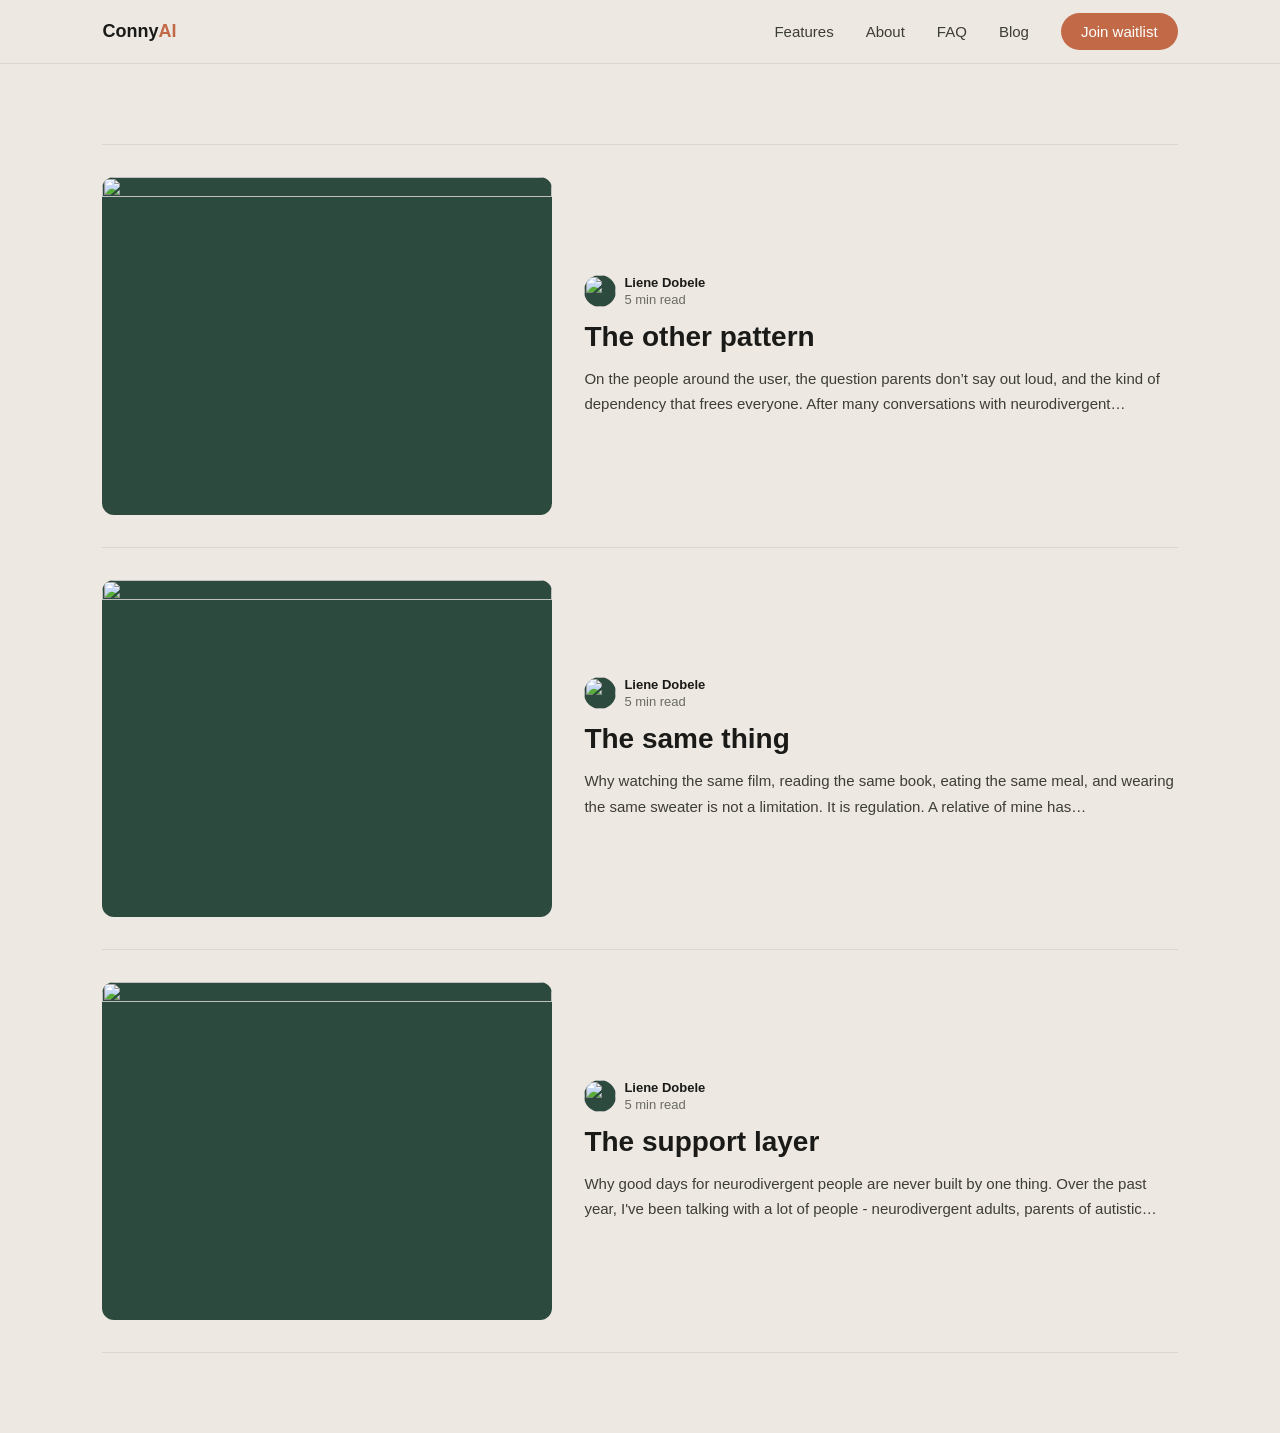
==== blog.html @ c97a55b4 "inserts images into placeholders" ====
<!DOCTYPE html>
<html lang="en">
<head>
  <meta charset="UTF-8" />
  <meta name="viewport" content="width=device-width, initial-scale=1.0" />
  <title>ConnyAI</title>
  <style>
    *, *::before, *::after { box-sizing: border-box; margin: 0; padding: 0; }
 
    body {
      font-family: -apple-system, BlinkMacSystemFont, 'Segoe UI', sans-serif;
      background: #ede8e1;
    }
 
    /* ── Section 1: Hero ── */
 
    section.hero {
      background: #ede8e1;
      min-height: 520px;
      display: grid;
      grid-template-columns: 1fr 1fr;
      align-items: center;
      gap: 2rem;
      padding: 80px 8%;
    }
 
    .hero__content {
      display: flex;
      flex-direction: column;
      gap: 1.5rem;
    }
 
    .hero__eyebrow {
      font-size: 12px;
      font-weight: 600;
      letter-spacing: 0.12em;
      text-transform: uppercase;
      color: #c26a47;
    }
 
    .hero__headline {
      font-size: clamp(32px, 4vw, 52px);
      font-weight: 700;
      line-height: 1.15;
      color: #1a1a18;
      max-width: 520px;
    }
 
    .hero__cta {
      display: inline-block;
      background: #c26a47;
      color: #fff;
      font-size: 15px;
      font-weight: 500;
      text-decoration: none;
      padding: 14px 28px;
      border-radius: 50px;
      width: fit-content;
      transition: background 0.2s;
    }
 
    .hero__cta:hover { background: #a8552e; }
 
    .hero__body {
      font-size: 15px;
      line-height: 1.7;
      color: #3d3d38;
      max-width: 500px;
    }
 
    .hero__visuals {
      display: flex;
      justify-content: center;
      align-items: center;
    }
 
    .hero__image-placeholder {
      width: 100%;
      max-width: 460px;
      height: 380px;
      background: #2d4a3e;
      border-radius: 20px;
    }
 
    /* ── Section 2: About ── */
 
    section.about {
      background: #ede8e1;
      display: grid;
      grid-template-columns: 1fr 1fr;
      align-items: start;
      gap: 4rem;
      padding: 80px 8%;
    }
 
    .about__content {
      display: flex;
      flex-direction: column;
      gap: 1.5rem;
    }
 
    .about__headline {
      font-size: clamp(24px, 3vw, 36px);
      font-weight: 700;
      line-height: 1.2;
      color: #1a1a18;
    }
 
    .about__body {
      font-size: 15px;
      line-height: 1.75;
      color: #3d3d38;
    }
 
    .about__cards {
      display: grid;
      grid-template-columns: 1fr 1fr;
      gap: 12px;
    }
 
    .card {
      background: #ddd5cc;
      border-radius: 16px;
      padding: 20px 22px;
      font-size: 14px;
      line-height: 1.55;
      color: #2e2e2b;
      text-align: center;
    }
 
    .about__cards-bottom {
      display: flex;
      justify-content: center;
    }
 
    .card--single {
      max-width: 260px;
      width: 100%;
    }
 
    .about__icon {
      width: 60px;
      opacity: 0.75;
    }
 
    .about__closing {
      font-size: clamp(18px, 2.5vw, 26px);
      font-weight: 700;
      line-height: 1.3;
      color: #1a1a18;
    }
 
    .about__image-placeholder {
      width: 100%;
      height: 100%;
      min-height: 700px;
      background: #2d4a3e;
      border-radius: 20px;
      object-fit: cover;
    }
 
    .about__visual {
      display: contents;
    }
 
    /* ── Section 3: Features ── */
 
    section.features {
      background: #ede8e1;
      padding: 80px 8%;
      text-align: center;
    }
 
    .features__headline {
      font-size: clamp(36px, 6vw, 72px);
      font-weight: 700;
      line-height: 1.1;
      color: #1a1a18;
      margin-bottom: 1rem;
    }
 
    .features__headline span {
      color: #c26a47;
    }
 
    .features__subtitle {
      font-size: 16px;
      color: #3d3d38;
      margin-bottom: 3rem;
    }
 
    .features__row {
      display: flex;
      justify-content: center;
      gap: 2rem;
      margin-bottom: 3rem;
      flex-wrap: wrap;
    }
 
    .feature {
      display: flex;
      flex-direction: column;
      align-items: center;
      gap: 1.25rem;
      max-width: 280px;
      flex: 1 1 200px;
    }
 
    .feature__image {
      width: 160px;
      height: 160px;
      border-radius: 50%;
      background: #2d4a3e;
      flex-shrink: 0;
    }
 
    .feature__title {
      font-size: 18px;
      font-weight: 700;
      color: #1a1a18;
      line-height: 1.3;
    }
 
    .feature__body {
      font-size: 15px;
      line-height: 1.7;
      color: #3d3d38;
    }


        /* ── Section: Team ── */
 
    section.team {
      background: #ede8e1;
      padding: 80px 15%;
    }
 
    .team__headline {
      font-size: clamp(24px, 3vw, 36px);
      font-weight: 700;
      color: #1a1a18;
      margin-bottom: 1.5rem;
    }
 
    .team__body {
      font-size: 15px;
      line-height: 1.75;
      color: #3d3d38;
    }

    /* Nav bar */
      .nav {
    position: sticky;
    top: 0;
    z-index: 100;
    background: #ede8e1;
    border-bottom: 1px solid rgba(0,0,0,0.08);
    padding: 0 8%;
    display: flex;
    align-items: center;
    justify-content: space-between;
    height: 64px;
  }
 
  .nav__logo {
    font-size: 18px;
    font-weight: 700;
    color: #1a1a18;
    text-decoration: none;
  }
 
  .nav__logo span {
    color: #c26a47;
  }
 
  .nav__links {
    display: flex;
    align-items: center;
    gap: 2rem;
    list-style: none;
  }
 
  .nav__links a {
    font-size: 15px;
    color: #3d3d38;
    text-decoration: none;
    transition: color 0.2s;
  }
 
  .nav__links a:hover {
    color: #1a1a18;
  }
 
  .nav__cta {
    background: #c26a47;
    color: #fff !important;
    padding: 10px 20px;
    border-radius: 50px;
    font-weight: 500;
    transition: background 0.2s !important;
  }
 
  .nav__cta:hover {
    background: #a8552e;
    color: #fff !important;
  }
 
  .nav__toggle {
    display: none;
    background: none;
    border: none;
    cursor: pointer;
    flex-direction: column;
    gap: 5px;
    padding: 4px;
  }
 
  .nav__toggle span {
    display: block;
    width: 24px;
    height: 2px;
    background: #1a1a18;
    border-radius: 2px;
    transition: 0.2s;
  }
 
  @media (max-width: 768px) {
    .nav__toggle {
      display: flex;
    }
 
    .nav__links {
      display: none;
      position: absolute;
      top: 64px;
      left: 0;
      right: 0;
      background: #ede8e1;
      flex-direction: column;
      align-items: flex-start;
      padding: 1.5rem 8%;
      gap: 1.25rem;
      border-bottom: 1px solid rgba(0,0,0,0.08);
    }
 
    .nav__links.open {
      display: flex;
    }
  }
 
    /* ── Responsive ── */
 
    @media (max-width: 768px) {
      section.hero {
        grid-template-columns: 1fr;
        padding: 60px 6%;
        text-align: center;
      }
 
      .hero__headline,
      .hero__body { max-width: 100%; }
 
      .hero__cta { align-self: center; }
 
      .hero__image-placeholder { height: 260px; }
 
      section.about {
        grid-template-columns: 1fr;
        padding: 60px 6%;
        gap: 2.5rem;
      }
 
      .about__visual {
        display: block;
        order: -1;
      }
 
      .about__image-placeholder { min-height: 320px; }
    }
 
    @media (max-width: 680px) {
      .features__row {
        flex-direction: column;
        align-items: center;
      }
 
      .feature { max-width: 100%; }
    }
 
    /* ── Section 4: Stories ── */
 
    section.stories {
      background: #ede8e1;
      padding: 80px 8%;
    }
 
    .stories__headline {
      font-size: clamp(24px, 3vw, 36px);
      font-weight: 700;
      line-height: 1.2;
      color: #1a1a18;
      margin-bottom: 2.5rem;
    }
 
    .stories__cards {
      display: grid;
      grid-template-columns: repeat(3, 1fr);
      gap: 16px;
    }
 
    .stories__card {
      background: #ddd5cc;
      border-radius: 16px;
      padding: 28px 26px;
      font-size: 15px;
      line-height: 1.7;
      color: #2e2e2b;
    }
 
    @media (max-width: 900px) {
      .stories__cards {
        grid-template-columns: 1fr;
      }
    }


        section.blog {
      padding: 80px 8%;
    }
 
    .post-card {
      display: grid;
      grid-template-columns: 450px 1fr;
      gap: 2rem;
      padding: 2rem 0;
      border-bottom: 1px solid rgba(0,0,0,0.08);
    }
 
    .post-card:first-of-type {
      border-top: 1px solid rgba(0,0,0,0.08);
    }
 
    .post-card__image {
      width: 100%;
      aspect-ratio: 4/3;
      object-fit: cover;
      border-radius: 12px;
      background: #2d4a3e;
      display: block;
    }
 
    .post-card__content {
      display: flex;
      flex-direction: column;
      justify-content: center;
      gap: 0.75rem;
    }
 
    .post-card__meta {
      display: flex;
      align-items: center;
      gap: 0.5rem;
      font-size: 13px;
      color: #3d3d38;
    }
 
    .post-card__avatar {
      width: 32px;
      height: 32px;
      border-radius: 50%;
      background: #2d4a3e;
      flex-shrink: 0;
    }
 
    .post-card__meta-text {
      display: flex;
      flex-direction: column;
      gap: 2px;
    }
 
    .post-card__author {
      font-weight: 600;
      color: #1a1a18;
    }
 
    .post-card__details {
      color: #6b6b66;
    }
 
    .post-card__title {
      font-size: clamp(20px, 2.5vw, 28px);
      font-weight: 700;
      color: #1a1a18;
      line-height: 1.25;
      text-decoration: none;
      display: block;
    }
 
    .post-card__title:hover {
      color: #c26a47;
    }
 
    .post-card__excerpt {
      font-size: 15px;
      line-height: 1.7;
      color: #3d3d38;
    }
 
    @media (max-width: 680px) {
      .post-card {
        grid-template-columns: 1fr;
      }
    }
  </style>
</head>
<body>

  <nav class="nav">
    <a href="index.html" class="nav__logo">Conny<span>AI</span></a>
  
    <button class="nav__toggle" aria-label="Toggle menu" onclick="this.nextElementSibling.classList.toggle('open')">
      <span></span>
      <span></span>
      <span></span>
    </button>
  
    <ul class="nav__links">
      <li><a href="index.html#features">Features</a></li>
      <li><a href="index.html#team">About</a></li>
      <li><a href="faq.html">FAQ</a></li>
      <li><a href="blog.html">Blog</a></li>
      <li><a href="signup.html" class="nav__cta">Join waitlist</a></li>
    </ul>
  </nav>

<section class="blog">
 
  <!-- Copy from here to repeat for each post -->
  <article class="post-card">
    <img src="the_other_pattern.avif" alt="" class="post-card__image">
    <div class="post-card__content">
      <div class="post-card__meta">
        <img src="your-avatar.jpg" alt="" class="post-card__avatar">
        <div class="post-card__meta-text">
          <span class="post-card__author">Liene Dobele</span>
          <span class="post-card__details">5 min read</span>
        </div>
      </div>
      <a href="blog/post-title.html" class="post-card__title">The other pattern</a>
      <p class="post-card__excerpt">On the people around the user, the question parents don’t say out loud, and the kind of dependency that frees everyone. After many conversations with neurodivergent…</p>
    </div>
  </article>
  <!-- End of repeatable block -->
 
  <article class="post-card">
    <img src="repetitive_behaviours.avif" alt="" class="post-card__image">
    <div class="post-card__content">
      <div class="post-card__meta">
        <img src="your-avatar.jpg" alt="" class="post-card__avatar">
        <div class="post-card__meta-text">
          <span class="post-card__author">Liene Dobele</span>
          <span class="post-card__details">5 min read</span>
        </div>
      </div>
      <a href="blog/post-title.html" class="post-card__title">The same thing</a>
      <p class="post-card__excerpt">Why watching the same film, reading the same book, eating the same meal, and wearing the same sweater is not a limitation. It is regulation. A relative of mine has…</p>
    </div>
  </article>




  <article class="post-card">
    <img src="support_layer.avif" alt="" class="post-card__image">
    <div class="post-card__content">
      <div class="post-card__meta">
        <img src="your-avatar.jpg" alt="" class="post-card__avatar">
        <div class="post-card__meta-text">
          <span class="post-card__author">Liene Dobele</span>
          <span class="post-card__details">5 min read</span>
        </div>
      </div>
      <a href="blog/post-title.html" class="post-card__title">The support layer</a>
      <p class="post-card__excerpt">Why good days for neurodivergent people are never built by one thing. Over the past year, I've been talking with a lot of people - neurodivergent adults, parents of autistic…</p>
    </div>
  </article>






</section>


  </body>
</html>
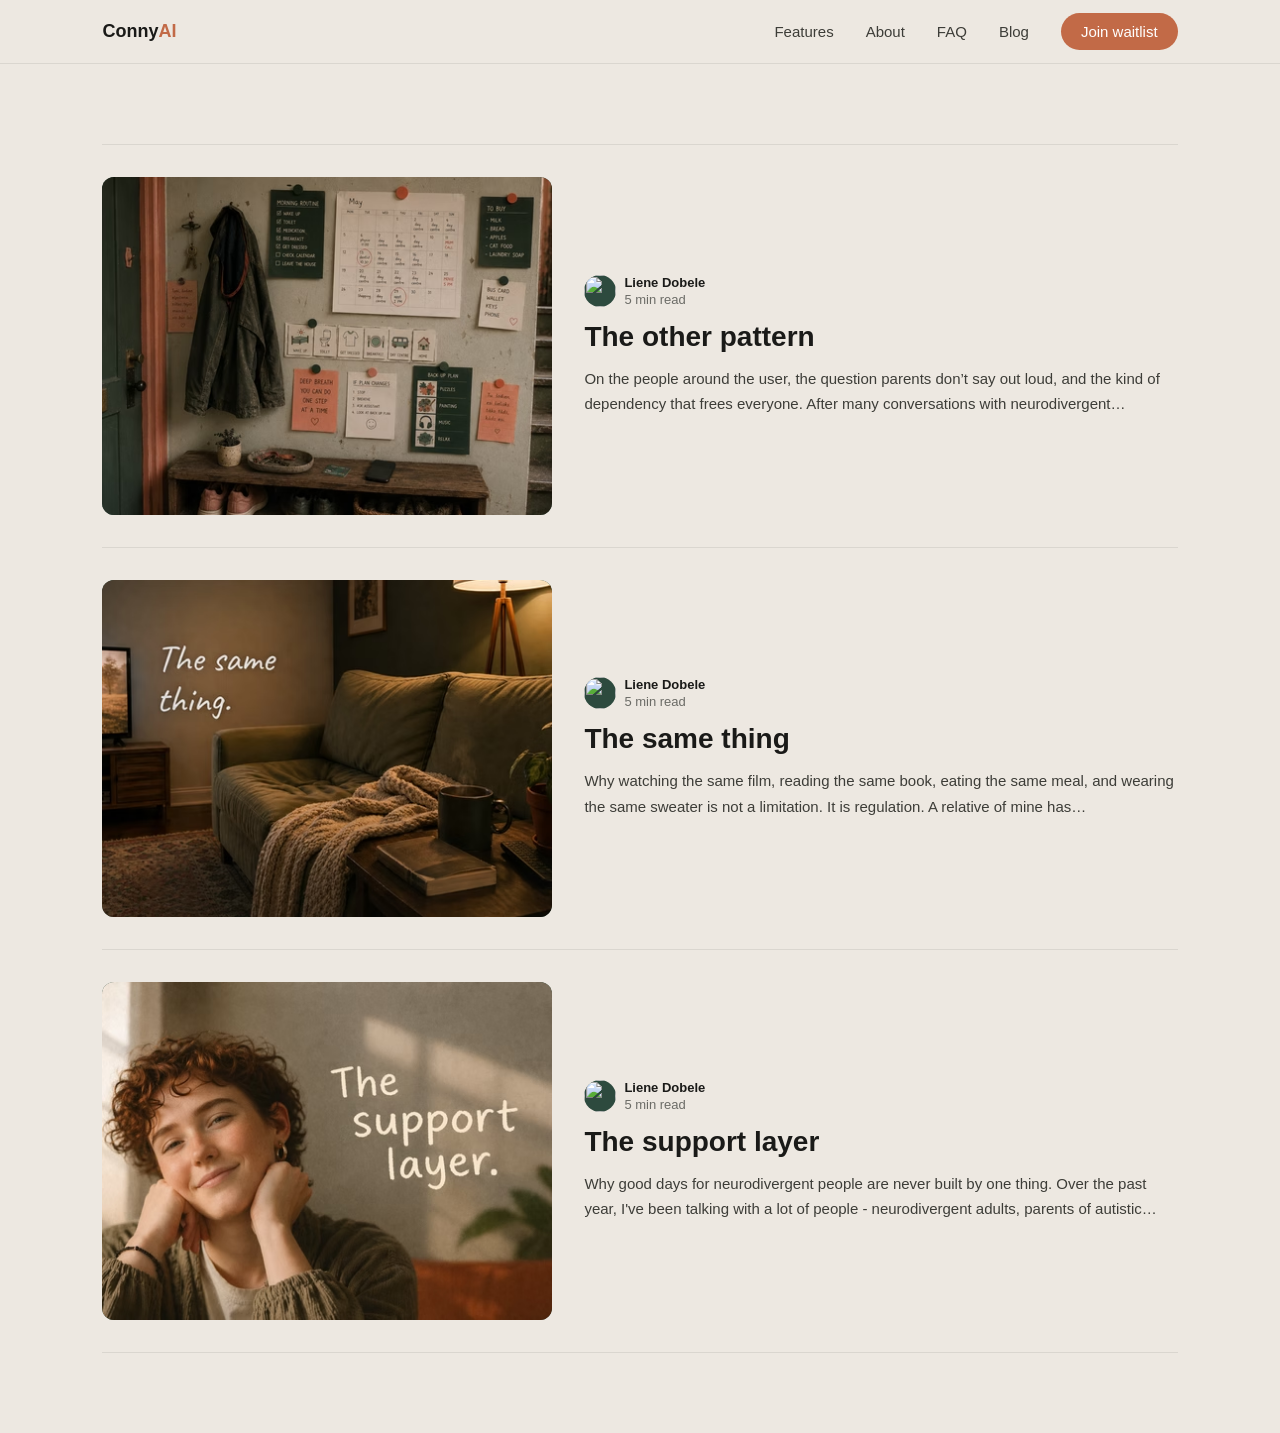
==== commit 7222eec1: "adds pictures, moves CSS into separate stylesheet" ====
--- a/blog.html
+++ b/blog.html
@@ -4,514 +4,7 @@
   <meta charset="UTF-8" />
   <meta name="viewport" content="width=device-width, initial-scale=1.0" />
   <title>ConnyAI</title>
-  <style>
-    *, *::before, *::after { box-sizing: border-box; margin: 0; padding: 0; }
- 
-    body {
-      font-family: -apple-system, BlinkMacSystemFont, 'Segoe UI', sans-serif;
-      background: #ede8e1;
-    }
- 
-    /* ── Section 1: Hero ── */
- 
-    section.hero {
-      background: #ede8e1;
-      min-height: 520px;
-      display: grid;
-      grid-template-columns: 1fr 1fr;
-      align-items: center;
-      gap: 2rem;
-      padding: 80px 8%;
-    }
- 
-    .hero__content {
-      display: flex;
-      flex-direction: column;
-      gap: 1.5rem;
-    }
- 
-    .hero__eyebrow {
-      font-size: 12px;
-      font-weight: 600;
-      letter-spacing: 0.12em;
-      text-transform: uppercase;
-      color: #c26a47;
-    }
- 
-    .hero__headline {
-      font-size: clamp(32px, 4vw, 52px);
-      font-weight: 700;
-      line-height: 1.15;
-      color: #1a1a18;
-      max-width: 520px;
-    }
- 
-    .hero__cta {
-      display: inline-block;
-      background: #c26a47;
-      color: #fff;
-      font-size: 15px;
-      font-weight: 500;
-      text-decoration: none;
-      padding: 14px 28px;
-      border-radius: 50px;
-      width: fit-content;
-      transition: background 0.2s;
-    }
- 
-    .hero__cta:hover { background: #a8552e; }
- 
-    .hero__body {
-      font-size: 15px;
-      line-height: 1.7;
-      color: #3d3d38;
-      max-width: 500px;
-    }
- 
-    .hero__visuals {
-      display: flex;
-      justify-content: center;
-      align-items: center;
-    }
- 
-    .hero__image-placeholder {
-      width: 100%;
-      max-width: 460px;
-      height: 380px;
-      background: #2d4a3e;
-      border-radius: 20px;
-    }
- 
-    /* ── Section 2: About ── */
- 
-    section.about {
-      background: #ede8e1;
-      display: grid;
-      grid-template-columns: 1fr 1fr;
-      align-items: start;
-      gap: 4rem;
-      padding: 80px 8%;
-    }
- 
-    .about__content {
-      display: flex;
-      flex-direction: column;
-      gap: 1.5rem;
-    }
- 
-    .about__headline {
-      font-size: clamp(24px, 3vw, 36px);
-      font-weight: 700;
-      line-height: 1.2;
-      color: #1a1a18;
-    }
- 
-    .about__body {
-      font-size: 15px;
-      line-height: 1.75;
-      color: #3d3d38;
-    }
- 
-    .about__cards {
-      display: grid;
-      grid-template-columns: 1fr 1fr;
-      gap: 12px;
-    }
- 
-    .card {
-      background: #ddd5cc;
-      border-radius: 16px;
-      padding: 20px 22px;
-      font-size: 14px;
-      line-height: 1.55;
-      color: #2e2e2b;
-      text-align: center;
-    }
- 
-    .about__cards-bottom {
-      display: flex;
-      justify-content: center;
-    }
- 
-    .card--single {
-      max-width: 260px;
-      width: 100%;
-    }
- 
-    .about__icon {
-      width: 60px;
-      opacity: 0.75;
-    }
- 
-    .about__closing {
-      font-size: clamp(18px, 2.5vw, 26px);
-      font-weight: 700;
-      line-height: 1.3;
-      color: #1a1a18;
-    }
- 
-    .about__image-placeholder {
-      width: 100%;
-      height: 100%;
-      min-height: 700px;
-      background: #2d4a3e;
-      border-radius: 20px;
-      object-fit: cover;
-    }
- 
-    .about__visual {
-      display: contents;
-    }
- 
-    /* ── Section 3: Features ── */
- 
-    section.features {
-      background: #ede8e1;
-      padding: 80px 8%;
-      text-align: center;
-    }
- 
-    .features__headline {
-      font-size: clamp(36px, 6vw, 72px);
-      font-weight: 700;
-      line-height: 1.1;
-      color: #1a1a18;
-      margin-bottom: 1rem;
-    }
- 
-    .features__headline span {
-      color: #c26a47;
-    }
- 
-    .features__subtitle {
-      font-size: 16px;
-      color: #3d3d38;
-      margin-bottom: 3rem;
-    }
- 
-    .features__row {
-      display: flex;
-      justify-content: center;
-      gap: 2rem;
-      margin-bottom: 3rem;
-      flex-wrap: wrap;
-    }
- 
-    .feature {
-      display: flex;
-      flex-direction: column;
-      align-items: center;
-      gap: 1.25rem;
-      max-width: 280px;
-      flex: 1 1 200px;
-    }
- 
-    .feature__image {
-      width: 160px;
-      height: 160px;
-      border-radius: 50%;
-      background: #2d4a3e;
-      flex-shrink: 0;
-    }
- 
-    .feature__title {
-      font-size: 18px;
-      font-weight: 700;
-      color: #1a1a18;
-      line-height: 1.3;
-    }
- 
-    .feature__body {
-      font-size: 15px;
-      line-height: 1.7;
-      color: #3d3d38;
-    }
-
-
-        /* ── Section: Team ── */
- 
-    section.team {
-      background: #ede8e1;
-      padding: 80px 15%;
-    }
- 
-    .team__headline {
-      font-size: clamp(24px, 3vw, 36px);
-      font-weight: 700;
-      color: #1a1a18;
-      margin-bottom: 1.5rem;
-    }
- 
-    .team__body {
-      font-size: 15px;
-      line-height: 1.75;
-      color: #3d3d38;
-    }
-
-    /* Nav bar */
-      .nav {
-    position: sticky;
-    top: 0;
-    z-index: 100;
-    background: #ede8e1;
-    border-bottom: 1px solid rgba(0,0,0,0.08);
-    padding: 0 8%;
-    display: flex;
-    align-items: center;
-    justify-content: space-between;
-    height: 64px;
-  }
- 
-  .nav__logo {
-    font-size: 18px;
-    font-weight: 700;
-    color: #1a1a18;
-    text-decoration: none;
-  }
- 
-  .nav__logo span {
-    color: #c26a47;
-  }
- 
-  .nav__links {
-    display: flex;
-    align-items: center;
-    gap: 2rem;
-    list-style: none;
-  }
- 
-  .nav__links a {
-    font-size: 15px;
-    color: #3d3d38;
-    text-decoration: none;
-    transition: color 0.2s;
-  }
- 
-  .nav__links a:hover {
-    color: #1a1a18;
-  }
- 
-  .nav__cta {
-    background: #c26a47;
-    color: #fff !important;
-    padding: 10px 20px;
-    border-radius: 50px;
-    font-weight: 500;
-    transition: background 0.2s !important;
-  }
- 
-  .nav__cta:hover {
-    background: #a8552e;
-    color: #fff !important;
-  }
- 
-  .nav__toggle {
-    display: none;
-    background: none;
-    border: none;
-    cursor: pointer;
-    flex-direction: column;
-    gap: 5px;
-    padding: 4px;
-  }
- 
-  .nav__toggle span {
-    display: block;
-    width: 24px;
-    height: 2px;
-    background: #1a1a18;
-    border-radius: 2px;
-    transition: 0.2s;
-  }
- 
-  @media (max-width: 768px) {
-    .nav__toggle {
-      display: flex;
-    }
- 
-    .nav__links {
-      display: none;
-      position: absolute;
-      top: 64px;
-      left: 0;
-      right: 0;
-      background: #ede8e1;
-      flex-direction: column;
-      align-items: flex-start;
-      padding: 1.5rem 8%;
-      gap: 1.25rem;
-      border-bottom: 1px solid rgba(0,0,0,0.08);
-    }
- 
-    .nav__links.open {
-      display: flex;
-    }
-  }
- 
-    /* ── Responsive ── */
- 
-    @media (max-width: 768px) {
-      section.hero {
-        grid-template-columns: 1fr;
-        padding: 60px 6%;
-        text-align: center;
-      }
- 
-      .hero__headline,
-      .hero__body { max-width: 100%; }
- 
-      .hero__cta { align-self: center; }
- 
-      .hero__image-placeholder { height: 260px; }
- 
-      section.about {
-        grid-template-columns: 1fr;
-        padding: 60px 6%;
-        gap: 2.5rem;
-      }
- 
-      .about__visual {
-        display: block;
-        order: -1;
-      }
- 
-      .about__image-placeholder { min-height: 320px; }
-    }
- 
-    @media (max-width: 680px) {
-      .features__row {
-        flex-direction: column;
-        align-items: center;
-      }
- 
-      .feature { max-width: 100%; }
-    }
- 
-    /* ── Section 4: Stories ── */
- 
-    section.stories {
-      background: #ede8e1;
-      padding: 80px 8%;
-    }
- 
-    .stories__headline {
-      font-size: clamp(24px, 3vw, 36px);
-      font-weight: 700;
-      line-height: 1.2;
-      color: #1a1a18;
-      margin-bottom: 2.5rem;
-    }
- 
-    .stories__cards {
-      display: grid;
-      grid-template-columns: repeat(3, 1fr);
-      gap: 16px;
-    }
- 
-    .stories__card {
-      background: #ddd5cc;
-      border-radius: 16px;
-      padding: 28px 26px;
-      font-size: 15px;
-      line-height: 1.7;
-      color: #2e2e2b;
-    }
- 
-    @media (max-width: 900px) {
-      .stories__cards {
-        grid-template-columns: 1fr;
-      }
-    }
-
-
-        section.blog {
-      padding: 80px 8%;
-    }
- 
-    .post-card {
-      display: grid;
-      grid-template-columns: 450px 1fr;
-      gap: 2rem;
-      padding: 2rem 0;
-      border-bottom: 1px solid rgba(0,0,0,0.08);
-    }
- 
-    .post-card:first-of-type {
-      border-top: 1px solid rgba(0,0,0,0.08);
-    }
- 
-    .post-card__image {
-      width: 100%;
-      aspect-ratio: 4/3;
-      object-fit: cover;
-      border-radius: 12px;
-      background: #2d4a3e;
-      display: block;
-    }
- 
-    .post-card__content {
-      display: flex;
-      flex-direction: column;
-      justify-content: center;
-      gap: 0.75rem;
-    }
- 
-    .post-card__meta {
-      display: flex;
-      align-items: center;
-      gap: 0.5rem;
-      font-size: 13px;
-      color: #3d3d38;
-    }
- 
-    .post-card__avatar {
-      width: 32px;
-      height: 32px;
-      border-radius: 50%;
-      background: #2d4a3e;
-      flex-shrink: 0;
-    }
- 
-    .post-card__meta-text {
-      display: flex;
-      flex-direction: column;
-      gap: 2px;
-    }
- 
-    .post-card__author {
-      font-weight: 600;
-      color: #1a1a18;
-    }
- 
-    .post-card__details {
-      color: #6b6b66;
-    }
- 
-    .post-card__title {
-      font-size: clamp(20px, 2.5vw, 28px);
-      font-weight: 700;
-      color: #1a1a18;
-      line-height: 1.25;
-      text-decoration: none;
-      display: block;
-    }
- 
-    .post-card__title:hover {
-      color: #c26a47;
-    }
- 
-    .post-card__excerpt {
-      font-size: 15px;
-      line-height: 1.7;
-      color: #3d3d38;
-    }
- 
-    @media (max-width: 680px) {
-      .post-card {
-        grid-template-columns: 1fr;
-      }
-    }
-  </style>
+  <link rel="stylesheet" href="style.css">
 </head>
 <body>
 
--- a/style.css
+++ b/style.css
@@ -0,0 +1,506 @@
+*, *::before, *::after { box-sizing: border-box; margin: 0; padding: 0; }
+
+body {
+    font-family: -apple-system, BlinkMacSystemFont, 'Segoe UI', sans-serif;
+    background: #ede8e1;
+}
+
+/* ── Section 1: Hero ── */
+
+section.hero {
+    background: #ede8e1;
+    min-height: 520px;
+    display: grid;
+    grid-template-columns: 1fr 1fr;
+    align-items: center;
+    gap: 2rem;
+    padding: 80px 8%;
+}
+
+.hero__content {
+    display: flex;
+    flex-direction: column;
+    gap: 1.5rem;
+}
+
+.hero__eyebrow {
+    font-size: 12px;
+    font-weight: 600;
+    letter-spacing: 0.12em;
+    text-transform: uppercase;
+    color: #c26a47;
+}
+
+.hero__headline {
+    font-size: clamp(32px, 4vw, 52px);
+    font-weight: 700;
+    line-height: 1.15;
+    color: #1a1a18;
+    max-width: 520px;
+}
+
+.hero__cta {
+    display: inline-block;
+    background: #c26a47;
+    color: #fff;
+    font-size: 15px;
+    font-weight: 500;
+    text-decoration: none;
+    padding: 14px 28px;
+    border-radius: 50px;
+    width: fit-content;
+    transition: background 0.2s;
+}
+
+.hero__cta:hover { background: #a8552e; }
+
+.hero__body {
+    font-size: 15px;
+    line-height: 1.7;
+    color: #3d3d38;
+    max-width: 500px;
+}
+
+.hero__visuals {
+    display: flex;
+    justify-content: center;
+    align-items: center;
+}
+
+.hero__image-placeholder {
+    width: 100%;
+    max-width: 460px;
+    height: 380px;
+    background: #2d4a3e;
+    border-radius: 20px;
+}
+
+/* ── Section 2: About ── */
+
+section.about {
+    background: #ede8e1;
+    display: grid;
+    grid-template-columns: 1fr 1fr;
+    align-items: start;
+    gap: 4rem;
+    padding: 80px 8%;
+}
+
+.about__content {
+    display: flex;
+    flex-direction: column;
+    gap: 1.5rem;
+}
+
+.about__headline {
+    font-size: clamp(24px, 3vw, 36px);
+    font-weight: 700;
+    line-height: 1.2;
+    color: #1a1a18;
+}
+
+.about__body {
+    font-size: 15px;
+    line-height: 1.75;
+    color: #3d3d38;
+}
+
+.about__cards {
+    display: grid;
+    grid-template-columns: 1fr 1fr;
+    gap: 12px;
+}
+
+.card {
+    background: #ddd5cc;
+    border-radius: 16px;
+    padding: 20px 22px;
+    font-size: 14px;
+    line-height: 1.55;
+    color: #2e2e2b;
+    text-align: center;
+}
+
+.about__cards-bottom {
+    display: flex;
+    justify-content: center;
+}
+
+.card--single {
+    max-width: 260px;
+    width: 100%;
+}
+
+.about__icon {
+    width: 60px;
+    opacity: 0.75;
+}
+
+.about__closing {
+    font-size: clamp(18px, 2.5vw, 26px);
+    font-weight: 700;
+    line-height: 1.3;
+    color: #1a1a18;
+}
+
+.about__image-placeholder {
+    width: 100%;
+    height: 100%;
+    min-height: 700px;
+    background: #2d4a3e;
+    border-radius: 20px;
+    object-fit: cover;
+}
+
+.about__visual {
+    display: contents;
+}
+
+/* ── Section 3: Features ── */
+
+section.features {
+    background: #ede8e1;
+    padding: 80px 8%;
+    text-align: center;
+}
+
+.features__headline {
+    font-size: clamp(36px, 6vw, 72px);
+    font-weight: 700;
+    line-height: 1.1;
+    color: #1a1a18;
+    margin-bottom: 1rem;
+}
+
+.features__headline span {
+    color: #c26a47;
+}
+
+.features__subtitle {
+    font-size: 16px;
+    color: #3d3d38;
+    margin-bottom: 3rem;
+}
+
+.features__row {
+    display: flex;
+    justify-content: center;
+    gap: 2rem;
+    margin-bottom: 3rem;
+    flex-wrap: wrap;
+}
+
+.feature {
+    display: flex;
+    flex-direction: column;
+    align-items: center;
+    gap: 1.25rem;
+    max-width: 280px;
+    flex: 1 1 200px;
+}
+
+.feature__image {
+    width: 160px;
+    height: 160px;
+    border-radius: 50%;
+    background: #2d4a3e;
+    flex-shrink: 0;
+}
+
+.feature__title {
+    font-size: 18px;
+    font-weight: 700;
+    color: #1a1a18;
+    line-height: 1.3;
+}
+
+.feature__body {
+    font-size: 15px;
+    line-height: 1.7;
+    color: #3d3d38;
+}
+
+
+    /* ── Section: Team ── */
+
+section.team {
+    background: #ede8e1;
+    padding: 80px 15%;
+}
+
+.team__headline {
+    font-size: clamp(24px, 3vw, 36px);
+    font-weight: 700;
+    color: #1a1a18;
+    margin-bottom: 1.5rem;
+}
+
+.team__body {
+    font-size: 15px;
+    line-height: 1.75;
+    color: #3d3d38;
+}
+
+/* Nav bar */
+    .nav {
+position: sticky;
+top: 0;
+z-index: 100;
+background: #ede8e1;
+border-bottom: 1px solid rgba(0,0,0,0.08);
+padding: 0 8%;
+display: flex;
+align-items: center;
+justify-content: space-between;
+height: 64px;
+}
+
+.nav__logo {
+font-size: 18px;
+font-weight: 700;
+color: #1a1a18;
+text-decoration: none;
+}
+
+.nav__logo span {
+color: #c26a47;
+}
+
+.nav__links {
+display: flex;
+align-items: center;
+gap: 2rem;
+list-style: none;
+}
+
+.nav__links a {
+font-size: 15px;
+color: #3d3d38;
+text-decoration: none;
+transition: color 0.2s;
+}
+
+.nav__links a:hover {
+color: #1a1a18;
+}
+
+.nav__cta {
+background: #c26a47;
+color: #fff !important;
+padding: 10px 20px;
+border-radius: 50px;
+font-weight: 500;
+transition: background 0.2s !important;
+}
+
+.nav__cta:hover {
+background: #a8552e;
+color: #fff !important;
+}
+
+.nav__toggle {
+display: none;
+background: none;
+border: none;
+cursor: pointer;
+flex-direction: column;
+gap: 5px;
+padding: 4px;
+}
+
+.nav__toggle span {
+display: block;
+width: 24px;
+height: 2px;
+background: #1a1a18;
+border-radius: 2px;
+transition: 0.2s;
+}
+
+@media (max-width: 768px) {
+.nav__toggle {
+    display: flex;
+}
+
+.nav__links {
+    display: none;
+    position: absolute;
+    top: 64px;
+    left: 0;
+    right: 0;
+    background: #ede8e1;
+    flex-direction: column;
+    align-items: flex-start;
+    padding: 1.5rem 8%;
+    gap: 1.25rem;
+    border-bottom: 1px solid rgba(0,0,0,0.08);
+}
+
+.nav__links.open {
+    display: flex;
+}
+}
+
+/* ── Responsive ── */
+
+@media (max-width: 768px) {
+    section.hero {
+    grid-template-columns: 1fr;
+    padding: 60px 6%;
+    text-align: center;
+    }
+
+    .hero__headline,
+    .hero__body { max-width: 100%; }
+
+    .hero__cta { align-self: center; }
+
+    .hero__image-placeholder { height: 260px; }
+
+    section.about {
+    grid-template-columns: 1fr;
+    padding: 60px 6%;
+    gap: 2.5rem;
+    }
+
+    .about__visual {
+    display: block;
+    order: -1;
+    }
+
+    .about__image-placeholder { min-height: 320px; }
+}
+
+@media (max-width: 680px) {
+    .features__row {
+    flex-direction: column;
+    align-items: center;
+    }
+
+    .feature { max-width: 100%; }
+}
+
+/* ── Section 4: Stories ── */
+
+section.stories {
+    background: #ede8e1;
+    padding: 80px 8%;
+}
+
+.stories__headline {
+    font-size: clamp(24px, 3vw, 36px);
+    font-weight: 700;
+    line-height: 1.2;
+    color: #1a1a18;
+    margin-bottom: 2.5rem;
+}
+
+.stories__cards {
+    display: grid;
+    grid-template-columns: repeat(3, 1fr);
+    gap: 16px;
+}
+
+.stories__card {
+    background: #ddd5cc;
+    border-radius: 16px;
+    padding: 28px 26px;
+    font-size: 15px;
+    line-height: 1.7;
+    color: #2e2e2b;
+}
+
+@media (max-width: 900px) {
+    .stories__cards {
+    grid-template-columns: 1fr;
+    }
+}
+
+
+    section.blog {
+    padding: 80px 8%;
+}
+
+.post-card {
+    display: grid;
+    grid-template-columns: 450px 1fr;
+    gap: 2rem;
+    padding: 2rem 0;
+    border-bottom: 1px solid rgba(0,0,0,0.08);
+}
+
+.post-card:first-of-type {
+    border-top: 1px solid rgba(0,0,0,0.08);
+}
+
+.post-card__image {
+    width: 100%;
+    aspect-ratio: 4/3;
+    object-fit: cover;
+    border-radius: 12px;
+    background: #2d4a3e;
+    display: block;
+}
+
+.post-card__content {
+    display: flex;
+    flex-direction: column;
+    justify-content: center;
+    gap: 0.75rem;
+}
+
+.post-card__meta {
+    display: flex;
+    align-items: center;
+    gap: 0.5rem;
+    font-size: 13px;
+    color: #3d3d38;
+}
+
+.post-card__avatar {
+    width: 32px;
+    height: 32px;
+    border-radius: 50%;
+    background: #2d4a3e;
+    flex-shrink: 0;
+}
+
+.post-card__meta-text {
+    display: flex;
+    flex-direction: column;
+    gap: 2px;
+}
+
+.post-card__author {
+    font-weight: 600;
+    color: #1a1a18;
+}
+
+.post-card__details {
+    color: #6b6b66;
+}
+
+.post-card__title {
+    font-size: clamp(20px, 2.5vw, 28px);
+    font-weight: 700;
+    color: #1a1a18;
+    line-height: 1.25;
+    text-decoration: none;
+    display: block;
+}
+
+.post-card__title:hover {
+    color: #c26a47;
+}
+
+.post-card__excerpt {
+    font-size: 15px;
+    line-height: 1.7;
+    color: #3d3d38;
+}
+
+@media (max-width: 680px) {
+    .post-card {
+    grid-template-columns: 1fr;
+    }
+}
